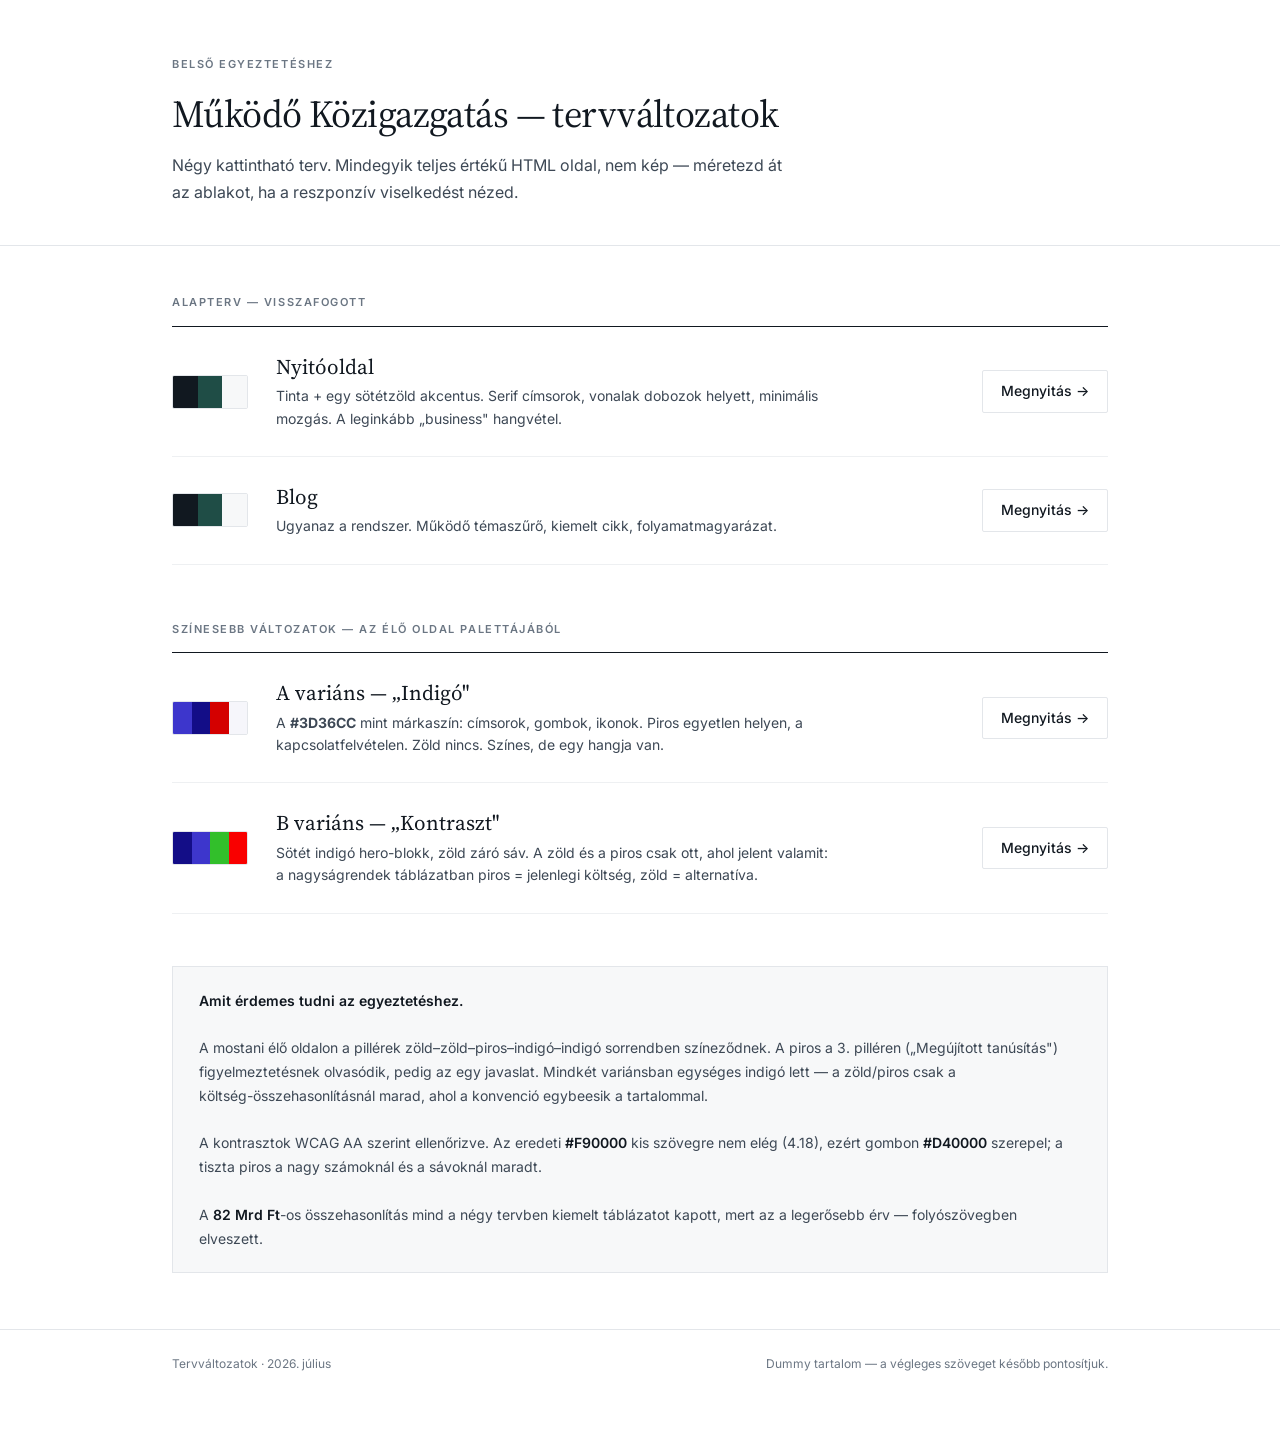
==== index.html @ 96c89e00 "Add files via upload" ====
<!DOCTYPE html>
<html lang="hu">
<head>
<meta charset="utf-8">
<meta name="viewport" content="width=device-width, initial-scale=1">
<title>Működő Közigazgatás — tervváltozatok</title>
<meta name="robots" content="noindex">
<link rel="preconnect" href="https://fonts.googleapis.com">
<link rel="preconnect" href="https://fonts.gstatic.com" crossorigin>
<link href="https://fonts.googleapis.com/css2?family=Source+Serif+4:opsz,wght@8..60,400&family=Inter:wght@400;500;600&display=swap" rel="stylesheet">
<style>
:root{
  --ink:#111820;--ink-2:#3d4855;--ink-3:#6b7683;
  --line:#e3e6ea;--line-soft:#eef0f2;--bg-2:#f7f8f9;--accent:#1f4d46;
  --serif:"Source Serif 4",Georgia,serif;
  --sans:"Inter",-apple-system,BlinkMacSystemFont,"Segoe UI",sans-serif;
}
*{box-sizing:border-box;margin:0;padding:0}
body{font-family:var(--sans);color:var(--ink);background:#fff;font-size:16px;line-height:1.6}
.wrap{max-width:1000px;margin:0 auto;padding:0 32px}
a{color:inherit;text-decoration:none}
header{border-bottom:1px solid var(--line);padding:56px 0 40px}
.eyebrow{font-size:11px;font-weight:600;letter-spacing:.14em;text-transform:uppercase;
  color:var(--ink-3);margin-bottom:18px}
h1{font-family:var(--serif);font-weight:400;font-size:38px;line-height:1.16;
  letter-spacing:-.015em;margin-bottom:16px}
.sub{font-size:16px;color:var(--ink-2);max-width:62ch;line-height:1.68}
.grp{padding:48px 0 8px}
.grp-h{font-size:11px;font-weight:600;letter-spacing:.14em;text-transform:uppercase;
  color:var(--ink-3);padding-bottom:14px;border-bottom:1px solid var(--ink);margin-bottom:0}
.item{display:grid;grid-template-columns:76px 1fr auto;gap:28px;align-items:center;
  padding:26px 0;border-bottom:1px solid var(--line-soft);transition:background .18s}
.item:hover{background:var(--bg-2)}
.sw{display:flex;height:34px;border-radius:2px;overflow:hidden;border:1px solid var(--line)}
.sw i{flex:1}
.item h2{font-family:var(--serif);font-weight:400;font-size:21px;line-height:1.3;margin-bottom:5px}
.item p{font-size:14px;color:var(--ink-2);line-height:1.6;max-width:62ch}
.go{display:inline-flex;align-items:center;gap:8px;font-size:14px;font-weight:500;
  padding:9px 18px;border:1px solid var(--line);border-radius:2px;white-space:nowrap;
  transition:all .15s}
.go:hover{background:var(--ink);border-color:var(--ink);color:#fff}
.note{background:var(--bg-2);border:1px solid var(--line);padding:22px 26px;
  margin:44px 0 0;font-size:14px;color:var(--ink-2);line-height:1.7}
.note strong{color:var(--ink);font-weight:600}
footer{border-top:1px solid var(--line);margin-top:56px;padding:24px 0 56px;
  font-size:12px;color:var(--ink-3);display:flex;justify-content:space-between}
@media(max-width:720px){
  .wrap{padding:0 20px}
  .item{grid-template-columns:1fr;gap:14px}
  .sw{width:120px}
  h1{font-size:29px}
  footer{flex-direction:column;gap:8px}
}
</style>
</head>
<body>

<header>
  <div class="wrap">
    <div class="eyebrow">Belső egyeztetéshez</div>
    <h1>Működő Közigazgatás — tervváltozatok</h1>
    <p class="sub">Négy kattintható terv. Mindegyik teljes értékű HTML oldal, nem kép — méretezd át az ablakot, ha a reszponzív viselkedést nézed.</p>
  </div>
</header>

<div class="wrap">

  <div class="grp">
    <div class="grp-h">Alapterv — visszafogott</div>

    <div class="item">
      <div class="sw"><i style="background:#111820"></i><i style="background:#1f4d46"></i><i style="background:#f7f8f9"></i></div>
      <div>
        <h2>Nyitóoldal</h2>
        <p>Tinta + egy sötétzöld akcentus. Serif címsorok, vonalak dobozok helyett, minimális mozgás. A leginkább „business" hangvétel.</p>
      </div>
      <a class="go" href="mukodo-kozigazgatas-nyitooldal.html">Megnyitás →</a>
    </div>

    <div class="item">
      <div class="sw"><i style="background:#111820"></i><i style="background:#1f4d46"></i><i style="background:#f7f8f9"></i></div>
      <div>
        <h2>Blog</h2>
        <p>Ugyanaz a rendszer. Működő témaszűrő, kiemelt cikk, folyamatmagyarázat.</p>
      </div>
      <a class="go" href="mukodo-kozigazgatas-blog.html">Megnyitás →</a>
    </div>
  </div>

  <div class="grp">
    <div class="grp-h">Színesebb változatok — az élő oldal palettájából</div>

    <div class="item">
      <div class="sw"><i style="background:#3D36CC"></i><i style="background:#130D87"></i><i style="background:#D40000"></i><i style="background:#F6F6FB"></i></div>
      <div>
        <h2>A variáns — „Indigó"</h2>
        <p>A <strong>#3D36CC</strong> mint márkaszín: címsorok, gombok, ikonok. Piros egyetlen helyen, a kapcsolatfelvételen. Zöld nincs. Színes, de egy hangja van.</p>
      </div>
      <a class="go" href="variansA-indigo.html">Megnyitás →</a>
    </div>

    <div class="item">
      <div class="sw"><i style="background:#130D87"></i><i style="background:#3D36CC"></i><i style="background:#32BF2B"></i><i style="background:#F90000"></i></div>
      <div>
        <h2>B variáns — „Kontraszt"</h2>
        <p>Sötét indigó hero-blokk, zöld záró sáv. A zöld és a piros csak ott, ahol jelent valamit: a nagyságrendek táblázatban piros = jelenlegi költség, zöld = alternatíva.</p>
      </div>
      <a class="go" href="variansB-kontraszt.html">Megnyitás →</a>
    </div>
  </div>

  <div class="note">
    <strong>Amit érdemes tudni az egyeztetéshez.</strong><br><br>
    A mostani élő oldalon a pillérek zöld–zöld–piros–indigó–indigó sorrendben színeződnek. A piros a 3. pilléren („Megújított tanúsítás") figyelmeztetésnek olvasódik, pedig az egy javaslat. Mindkét variánsban egységes indigó lett — a zöld/piros csak a költség-összehasonlításnál marad, ahol a konvenció egybeesik a tartalommal.<br><br>
    A kontrasztok WCAG AA szerint ellenőrizve. Az eredeti <strong>#F90000</strong> kis szövegre nem elég (4.18), ezért gombon <strong>#D40000</strong> szerepel; a tiszta piros a nagy számoknál és a sávoknál maradt.<br><br>
    A <strong>82 Mrd Ft</strong>-os összehasonlítás mind a négy tervben kiemelt táblázatot kapott, mert az a legerősebb érv — folyószövegben elveszett.
  </div>

</div>

<footer>
  <div class="wrap" style="display:flex;justify-content:space-between;width:100%;padding:0 32px">
    <span>Tervváltozatok · 2026. július</span>
    <span>Dummy tartalom — a végleges szöveget később pontosítjuk.</span>
  </div>
</footer>

</body>
</html>
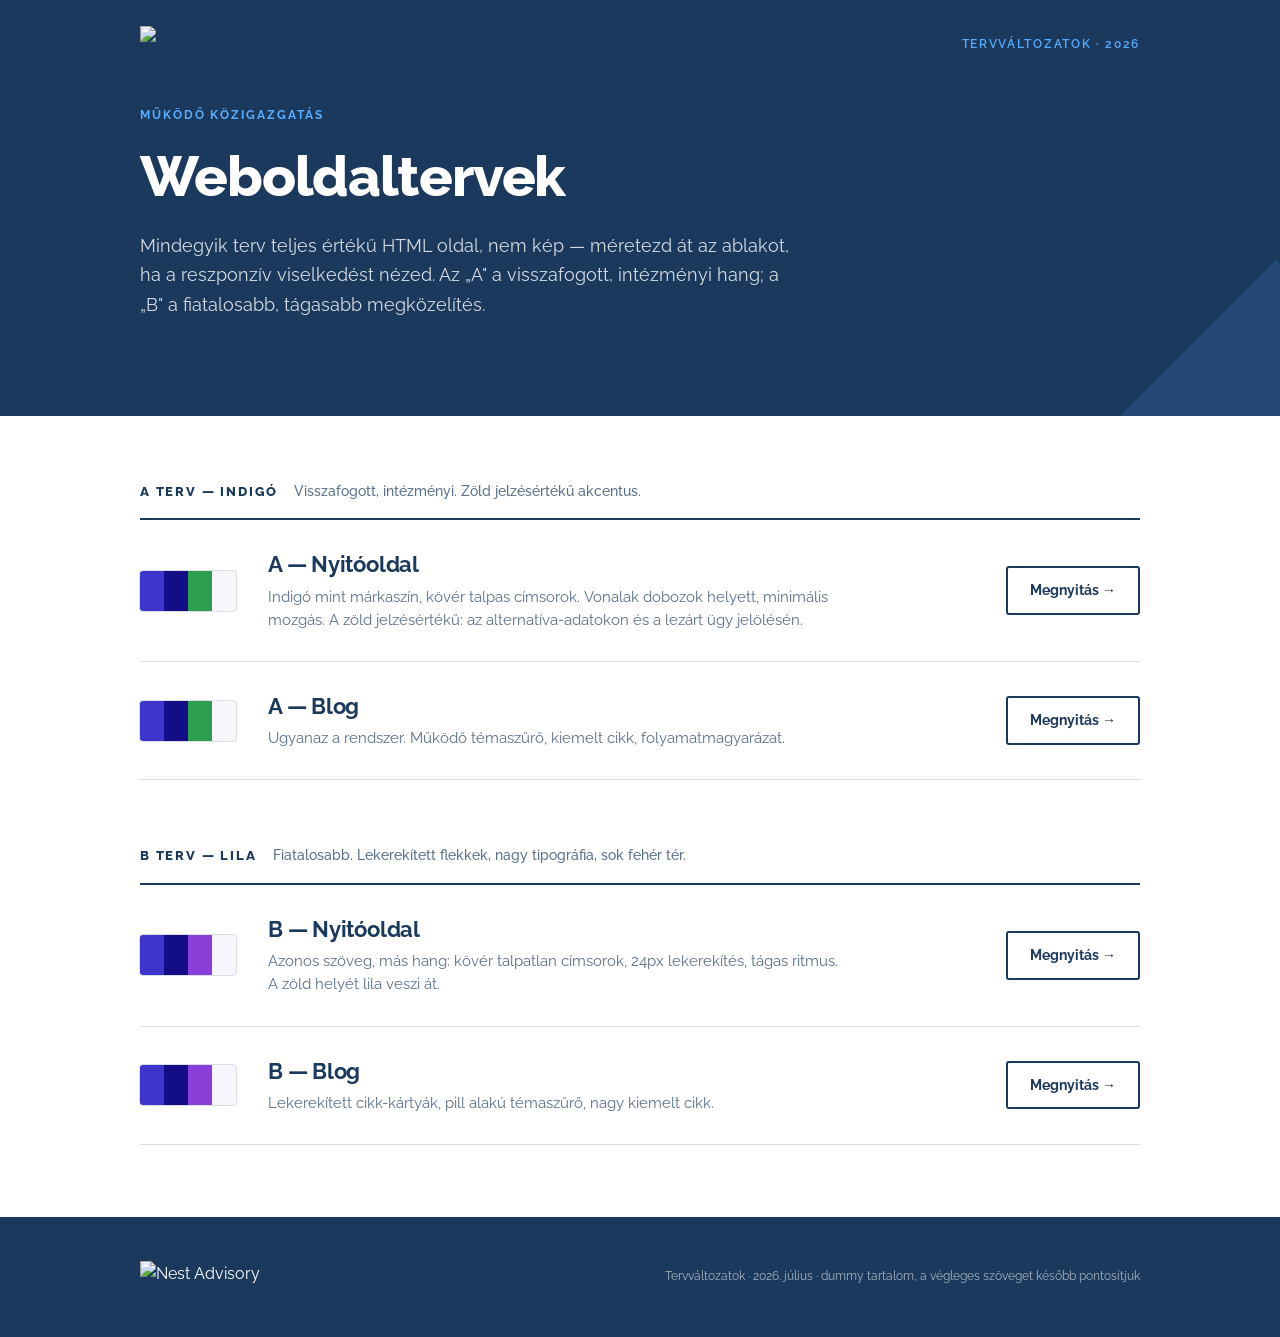
==== commit 6ee003f8: "Add files via upload" ====
--- a/index.html
+++ b/index.html
@@ -3,125 +3,170 @@
 <head>
 <meta charset="utf-8">
 <meta name="viewport" content="width=device-width, initial-scale=1">
-<title>Működő Közigazgatás — tervváltozatok</title>
+<title>Működő Közigazgatás — tervváltozatok · Nest Advisory</title>
 <meta name="robots" content="noindex">
-<link rel="preconnect" href="https://fonts.googleapis.com">
-<link rel="preconnect" href="https://fonts.gstatic.com" crossorigin>
-<link href="https://fonts.googleapis.com/css2?family=Source+Serif+4:opsz,wght@8..60,400&family=Inter:wght@400;500;600&display=swap" rel="stylesheet">
+<link href="https://fonts.googleapis.com/css2?family=Raleway:wght@400;500;600;700;800;900&display=swap" rel="stylesheet">
 <style>
+/* --- Nest arculati tokenek (forrás: nest-visual-brand / assets/nest-tokens.css) --- */
 :root{
-  --ink:#111820;--ink-2:#3d4855;--ink-3:#6b7683;
-  --line:#e3e6ea;--line-soft:#eef0f2;--bg-2:#f7f8f9;--accent:#1f4d46;
-  --serif:"Source Serif 4",Georgia,serif;
-  --sans:"Inter",-apple-system,BlinkMacSystemFont,"Segoe UI",sans-serif;
+  --nest-navy:#1b395d;
+  --nest-beige:#d9d1b0;
+  --nest-white:#ffffff;
+  --nest-advisory:#59adff;
+  --nest-accent:var(--nest-advisory);
+  --nest-font:'Raleway','Helvetica Neue',Arial,sans-serif;
+
+  /* levezetett semlegesek */
+  --navy-70:rgba(27,57,93,.72);
+  --navy-line:rgba(27,57,93,.16);
+  --navy-soft:#F2F5F8;
+  --maxw:1080px;
 }
 *{box-sizing:border-box;margin:0;padding:0}
-body{font-family:var(--sans);color:var(--ink);background:#fff;font-size:16px;line-height:1.6}
-.wrap{max-width:1000px;margin:0 auto;padding:0 32px}
+body{font-family:var(--nest-font);color:var(--nest-navy);background:var(--nest-white);
+  font-size:16px;line-height:1.6;-webkit-font-smoothing:antialiased}
+.wrap{max-width:var(--maxw);margin:0 auto;padding:0 40px}
 a{color:inherit;text-decoration:none}
-header{border-bottom:1px solid var(--line);padding:56px 0 40px}
-.eyebrow{font-size:11px;font-weight:600;letter-spacing:.14em;text-transform:uppercase;
-  color:var(--ink-3);margin-bottom:18px}
-h1{font-family:var(--serif);font-weight:400;font-size:38px;line-height:1.16;
-  letter-spacing:-.015em;margin-bottom:16px}
-.sub{font-size:16px;color:var(--ink-2);max-width:62ch;line-height:1.68}
-.grp{padding:48px 0 8px}
-.grp-h{font-size:11px;font-weight:600;letter-spacing:.14em;text-transform:uppercase;
-  color:var(--ink-3);padding-bottom:14px;border-bottom:1px solid var(--ink);margin-bottom:0}
-.item{display:grid;grid-template-columns:76px 1fr auto;gap:28px;align-items:center;
-  padding:26px 0;border-bottom:1px solid var(--line-soft);transition:background .18s}
-.item:hover{background:var(--bg-2)}
-.sw{display:flex;height:34px;border-radius:2px;overflow:hidden;border:1px solid var(--line)}
+
+/* HEADER — navy, negatív logó */
+header{background:var(--nest-navy);padding:26px 0}
+.hdr{display:flex;align-items:center;justify-content:space-between;gap:24px}
+.logo img{height:38px;width:auto;display:block}
+.hdr-meta{font-size:12px;font-weight:600;letter-spacing:.14em;text-transform:uppercase;
+  color:var(--nest-advisory)}
+
+/* HERO — navy, nagy plakátszerű tipó */
+.hero{background:var(--nest-navy);color:var(--nest-white);padding:16px 0 96px;
+  position:relative;overflow:hidden}
+.hero .brandmark{position:absolute;right:-70px;bottom:-110px;width:340px;height:340px;
+  color:var(--nest-advisory);opacity:.14;pointer-events:none}
+.hero .brandmark svg{width:100%;height:100%;display:block}
+.hero .wrap{position:relative;z-index:2}
+.eyebrow{font-size:12px;font-weight:700;letter-spacing:.16em;text-transform:uppercase;
+  color:var(--nest-advisory);margin-bottom:22px}
+h1{font-size:56px;font-weight:800;line-height:1.06;letter-spacing:-.02em;margin-bottom:24px;
+  max-width:17ch}
+.lead{font-size:18px;font-weight:400;line-height:1.65;color:rgba(255,255,255,.82);max-width:60ch}
+
+/* PLAN GROUPS */
+.grp{padding:64px 0 0}
+.grp-h{display:flex;align-items:baseline;gap:16px;padding-bottom:16px;
+  border-bottom:2px solid var(--nest-navy);margin-bottom:0}
+.grp-h b{font-size:13px;font-weight:800;letter-spacing:.14em;text-transform:uppercase}
+.grp-h span{font-size:14px;color:var(--navy-70);font-weight:500}
+
+.item{display:grid;grid-template-columns:96px 1fr auto;gap:32px;align-items:center;
+  padding:30px 0;border-bottom:1px solid var(--navy-line);transition:background .18s}
+.item:hover{background:var(--navy-soft)}
+.sw{display:flex;height:40px;border-radius:3px;overflow:hidden;box-shadow:0 0 0 1px var(--navy-line)}
 .sw i{flex:1}
-.item h2{font-family:var(--serif);font-weight:400;font-size:21px;line-height:1.3;margin-bottom:5px}
-.item p{font-size:14px;color:var(--ink-2);line-height:1.6;max-width:62ch}
-.go{display:inline-flex;align-items:center;gap:8px;font-size:14px;font-weight:500;
-  padding:9px 18px;border:1px solid var(--line);border-radius:2px;white-space:nowrap;
+.item h2{font-size:22px;font-weight:700;line-height:1.28;margin-bottom:6px;letter-spacing:-.01em}
+.item p{font-size:14.5px;color:var(--navy-70);line-height:1.6;max-width:64ch;font-weight:400}
+.go{display:inline-flex;align-items:center;gap:9px;font-size:14px;font-weight:700;
+  padding:11px 22px;border:2px solid var(--nest-navy);border-radius:3px;white-space:nowrap;
   transition:all .15s}
-.go:hover{background:var(--ink);border-color:var(--ink);color:#fff}
-.note{background:var(--bg-2);border:1px solid var(--line);padding:22px 26px;
-  margin:44px 0 0;font-size:14px;color:var(--ink-2);line-height:1.7}
-.note strong{color:var(--ink);font-weight:600}
-footer{border-top:1px solid var(--line);margin-top:56px;padding:24px 0 56px;
-  font-size:12px;color:var(--ink-3);display:flex;justify-content:space-between}
-@media(max-width:720px){
-  .wrap{padding:0 20px}
-  .item{grid-template-columns:1fr;gap:14px}
-  .sw{width:120px}
-  h1{font-size:29px}
-  footer{flex-direction:column;gap:8px}
+.go:hover{background:var(--nest-navy);color:var(--nest-white)}
+
+/* NOTE — bézs blokk */
+.note{background:var(--nest-beige);padding:40px 44px;margin:64px 0 0;border-radius:4px}
+.note h3{font-size:13px;font-weight:800;letter-spacing:.14em;text-transform:uppercase;
+  margin-bottom:20px}
+.note p{font-size:14.5px;color:var(--nest-navy);line-height:1.75;margin-bottom:14px;max-width:76ch}
+.note p:last-child{margin-bottom:0}
+.note b{font-weight:700}
+
+/* FOOTER */
+footer{background:var(--nest-navy);color:var(--nest-white);margin-top:72px;padding:44px 0}
+.f{display:flex;align-items:center;justify-content:space-between;gap:24px}
+.f img{height:32px;width:auto;display:block}
+.f span{font-size:12px;color:rgba(255,255,255,.62)}
+
+@media(max-width:760px){
+  .wrap{padding:0 22px}
+  h1{font-size:36px}
+  .item{grid-template-columns:1fr;gap:16px}
+  .sw{width:140px}
+  .hdr{flex-direction:column;align-items:flex-start;gap:14px}
+  .note{padding:28px 24px}
+  .f{flex-direction:column;align-items:flex-start;gap:14px}
+  .hero .brandmark{width:200px;height:200px;right:-50px;bottom:-70px}
 }
 </style>
 </head>
 <body>
 
 <header>
-  <div class="wrap">
-    <div class="eyebrow">Belső egyeztetéshez</div>
-    <h1>Működő Közigazgatás — tervváltozatok</h1>
-    <p class="sub">Négy kattintható terv. Mindegyik teljes értékű HTML oldal, nem kép — méretezd át az ablakot, ha a reszponzív viselkedést nézed.</p>
+  <div class="wrap hdr">
+    <a href="#" class="logo"><img src="assets/nest-advisory_negativ.svg" alt="Nest Advisory"></a>
+    <span class="hdr-meta">Tervváltozatok · 2026</span>
   </div>
 </header>
+
+<section class="hero">
+  <div class="brandmark">
+    <svg xmlns="http://www.w3.org/2000/svg" viewBox="0 0 200 200" role="img" aria-label="Nest brandmark">
+      <path d="M43.43 156.57 A80 80 0 0 0 156.57 43.43 Z" fill="currentColor"/>
+    </svg>
+  </div>
+  <div class="wrap">
+    <div class="eyebrow">Működő Közigazgatás</div>
+    <h1>Weboldaltervek</h1>
+    <p class="lead">Mindegyik terv teljes értékű HTML oldal, nem kép — méretezd át az ablakot, ha a reszponzív viselkedést nézed. Az „A" a visszafogott, intézményi hang; a „B" a fiatalosabb, tágasabb megközelítés.</p>
+  </div>
+</section>
 
 <div class="wrap">
 
   <div class="grp">
-    <div class="grp-h">Alapterv — visszafogott</div>
+    <div class="grp-h"><b>A terv — Indigó</b><span>Visszafogott, intézményi. Zöld jelzésértékű akcentus.</span></div>
 
     <div class="item">
-      <div class="sw"><i style="background:#111820"></i><i style="background:#1f4d46"></i><i style="background:#f7f8f9"></i></div>
+      <div class="sw"><i style="background:#3D36CC"></i><i style="background:#130D87"></i><i style="background:#2E9E4F"></i><i style="background:#F6F6FB"></i></div>
       <div>
-        <h2>Nyitóoldal</h2>
-        <p>Tinta + egy sötétzöld akcentus. Serif címsorok, vonalak dobozok helyett, minimális mozgás. A leginkább „business" hangvétel.</p>
+        <h2>A — Nyitóoldal</h2>
+        <p>Indigó mint márkaszín, kövér talpas címsorok. Vonalak dobozok helyett, minimális mozgás. A zöld jelzésértékű: az alternatíva-adatokon és a lezárt ügy jelölésén.</p>
       </div>
-      <a class="go" href="mukodo-kozigazgatas-nyitooldal.html">Megnyitás →</a>
+      <a class="go" href="A-nyitooldal.html">Megnyitás →</a>
     </div>
 
     <div class="item">
-      <div class="sw"><i style="background:#111820"></i><i style="background:#1f4d46"></i><i style="background:#f7f8f9"></i></div>
+      <div class="sw"><i style="background:#3D36CC"></i><i style="background:#130D87"></i><i style="background:#2E9E4F"></i><i style="background:#F6F6FB"></i></div>
       <div>
-        <h2>Blog</h2>
+        <h2>A — Blog</h2>
         <p>Ugyanaz a rendszer. Működő témaszűrő, kiemelt cikk, folyamatmagyarázat.</p>
       </div>
-      <a class="go" href="mukodo-kozigazgatas-blog.html">Megnyitás →</a>
+      <a class="go" href="A-blog.html">Megnyitás →</a>
     </div>
   </div>
 
   <div class="grp">
-    <div class="grp-h">Színesebb változatok — az élő oldal palettájából</div>
+    <div class="grp-h"><b>B terv — Lila</b><span>Fiatalosabb. Lekerekített flekkek, nagy tipográfia, sok fehér tér.</span></div>
 
     <div class="item">
-      <div class="sw"><i style="background:#3D36CC"></i><i style="background:#130D87"></i><i style="background:#D40000"></i><i style="background:#F6F6FB"></i></div>
+      <div class="sw"><i style="background:#3D36CC"></i><i style="background:#130D87"></i><i style="background:#8B3FD9"></i><i style="background:#F7F5FE"></i></div>
       <div>
-        <h2>A variáns — „Indigó"</h2>
-        <p>A <strong>#3D36CC</strong> mint márkaszín: címsorok, gombok, ikonok. Piros egyetlen helyen, a kapcsolatfelvételen. Zöld nincs. Színes, de egy hangja van.</p>
+        <h2>B — Nyitóoldal</h2>
+        <p>Azonos szöveg, más hang: kövér talpatlan címsorok, 24px lekerekítés, tágas ritmus. A zöld helyét lila veszi át.</p>
       </div>
-      <a class="go" href="variansA-indigo.html">Megnyitás →</a>
+      <a class="go" href="B-nyitooldal.html">Megnyitás →</a>
     </div>
 
     <div class="item">
-      <div class="sw"><i style="background:#130D87"></i><i style="background:#3D36CC"></i><i style="background:#32BF2B"></i><i style="background:#F90000"></i></div>
+      <div class="sw"><i style="background:#3D36CC"></i><i style="background:#130D87"></i><i style="background:#8B3FD9"></i><i style="background:#F7F5FE"></i></div>
       <div>
-        <h2>B variáns — „Kontraszt"</h2>
-        <p>Sötét indigó hero-blokk, zöld záró sáv. A zöld és a piros csak ott, ahol jelent valamit: a nagyságrendek táblázatban piros = jelenlegi költség, zöld = alternatíva.</p>
+        <h2>B — Blog</h2>
+        <p>Lekerekített cikk-kártyák, pill alakú témaszűrő, nagy kiemelt cikk.</p>
       </div>
-      <a class="go" href="variansB-kontraszt.html">Megnyitás →</a>
+      <a class="go" href="B-blog.html">Megnyitás →</a>
     </div>
-  </div>
-
-  <div class="note">
-    <strong>Amit érdemes tudni az egyeztetéshez.</strong><br><br>
-    A mostani élő oldalon a pillérek zöld–zöld–piros–indigó–indigó sorrendben színeződnek. A piros a 3. pilléren („Megújított tanúsítás") figyelmeztetésnek olvasódik, pedig az egy javaslat. Mindkét variánsban egységes indigó lett — a zöld/piros csak a költség-összehasonlításnál marad, ahol a konvenció egybeesik a tartalommal.<br><br>
-    A kontrasztok WCAG AA szerint ellenőrizve. Az eredeti <strong>#F90000</strong> kis szövegre nem elég (4.18), ezért gombon <strong>#D40000</strong> szerepel; a tiszta piros a nagy számoknál és a sávoknál maradt.<br><br>
-    A <strong>82 Mrd Ft</strong>-os összehasonlítás mind a négy tervben kiemelt táblázatot kapott, mert az a legerősebb érv — folyószövegben elveszett.
   </div>
 
 </div>
 
 <footer>
-  <div class="wrap" style="display:flex;justify-content:space-between;width:100%;padding:0 32px">
-    <span>Tervváltozatok · 2026. július</span>
-    <span>Dummy tartalom — a végleges szöveget később pontosítjuk.</span>
+  <div class="wrap f">
+    <img src="assets/nest-advisory_negativ.svg" alt="Nest Advisory">
+    <span>Tervváltozatok · 2026. július · dummy tartalom, a végleges szöveget később pontosítjuk</span>
   </div>
 </footer>
 
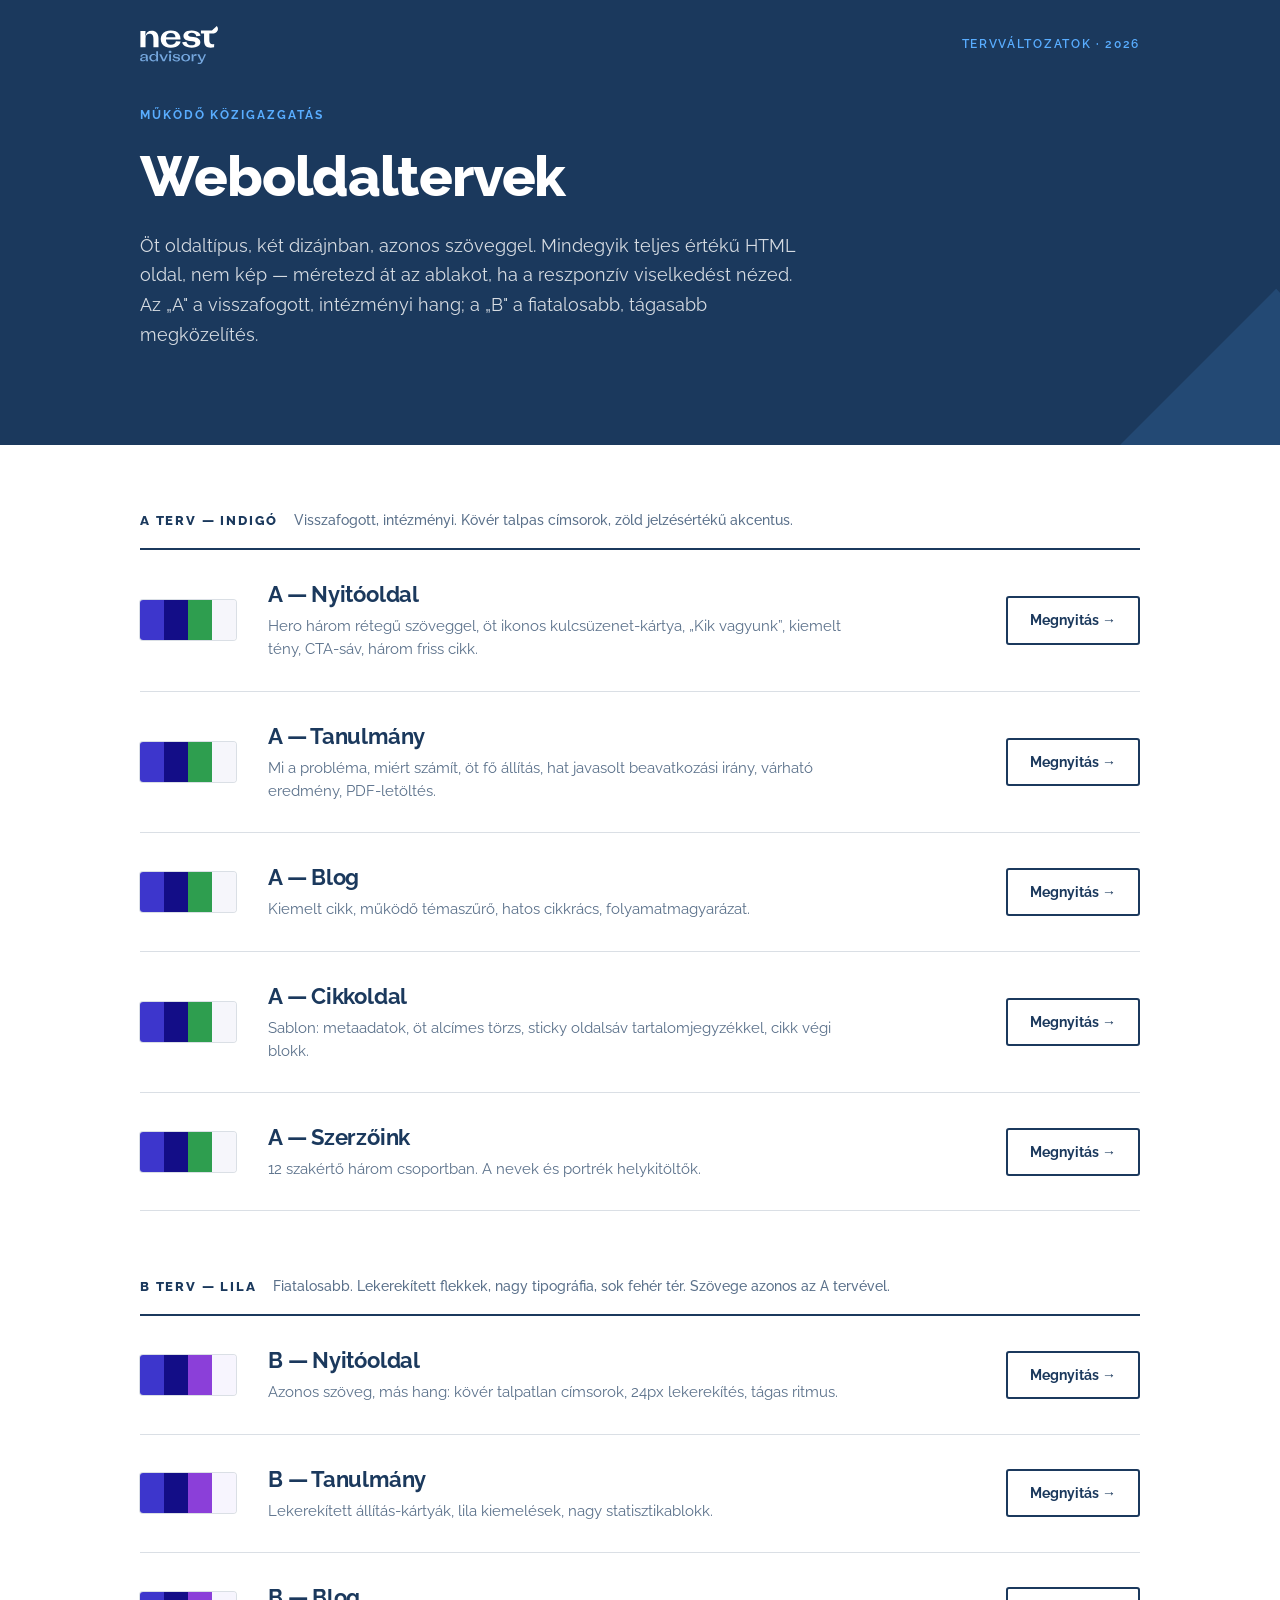
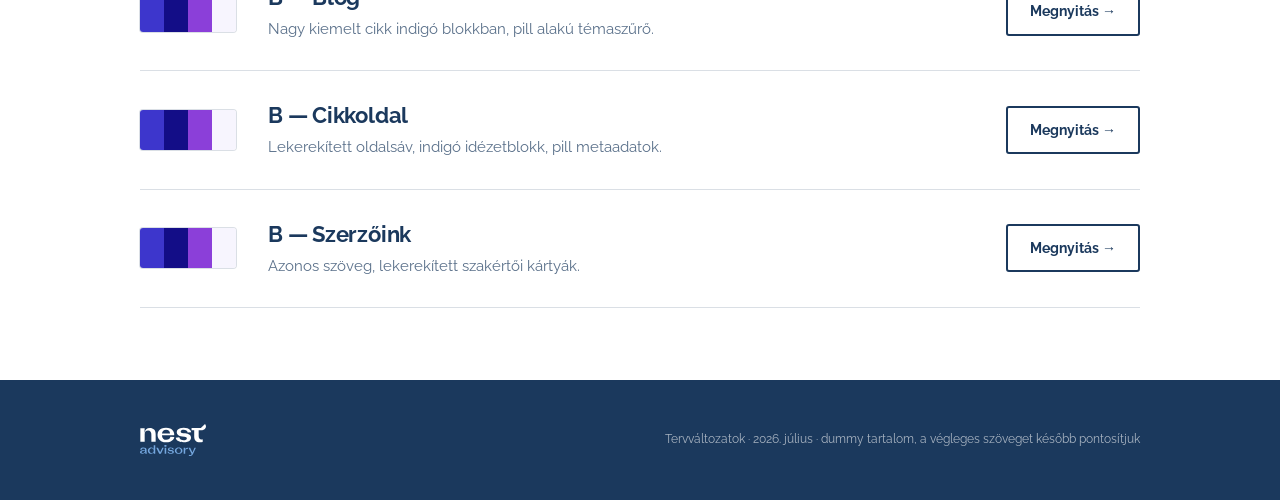
==== commit ad89ca77: "Add files via upload" ====
--- a/index.html
+++ b/index.html
@@ -111,53 +111,99 @@
   <div class="wrap">
     <div class="eyebrow">Működő Közigazgatás</div>
     <h1>Weboldaltervek</h1>
-    <p class="lead">Mindegyik terv teljes értékű HTML oldal, nem kép — méretezd át az ablakot, ha a reszponzív viselkedést nézed. Az „A" a visszafogott, intézményi hang; a „B" a fiatalosabb, tágasabb megközelítés.</p>
+    <p class="lead">Öt oldaltípus, két dizájnban, azonos szöveggel. Mindegyik teljes értékű HTML oldal, nem kép — méretezd át az ablakot, ha a reszponzív viselkedést nézed. Az „A" a visszafogott, intézményi hang; a „B" a fiatalosabb, tágasabb megközelítés.</p>
   </div>
 </section>
 
 <div class="wrap">
 
   <div class="grp">
-    <div class="grp-h"><b>A terv — Indigó</b><span>Visszafogott, intézményi. Zöld jelzésértékű akcentus.</span></div>
+    <div class="grp-h"><b>A terv — Indigó</b><span>Visszafogott, intézményi. Kövér talpas címsorok, zöld jelzésértékű akcentus.</span></div>
 
     <div class="item">
       <div class="sw"><i style="background:#3D36CC"></i><i style="background:#130D87"></i><i style="background:#2E9E4F"></i><i style="background:#F6F6FB"></i></div>
       <div>
         <h2>A — Nyitóoldal</h2>
-        <p>Indigó mint márkaszín, kövér talpas címsorok. Vonalak dobozok helyett, minimális mozgás. A zöld jelzésértékű: az alternatíva-adatokon és a lezárt ügy jelölésén.</p>
+        <p>Hero három rétegű szöveggel, öt ikonos kulcsüzenet-kártya, „Kik vagyunk”, kiemelt tény, CTA-sáv, három friss cikk.</p>
       </div>
       <a class="go" href="A-nyitooldal.html">Megnyitás →</a>
     </div>
-
+    <div class="item">
+      <div class="sw"><i style="background:#3D36CC"></i><i style="background:#130D87"></i><i style="background:#2E9E4F"></i><i style="background:#F6F6FB"></i></div>
+      <div>
+        <h2>A — Tanulmány</h2>
+        <p>Mi a probléma, miért számít, öt fő állítás, hat javasolt beavatkozási irány, várható eredmény, PDF-letöltés.</p>
+      </div>
+      <a class="go" href="A-tanulmany.html">Megnyitás →</a>
+    </div>
     <div class="item">
       <div class="sw"><i style="background:#3D36CC"></i><i style="background:#130D87"></i><i style="background:#2E9E4F"></i><i style="background:#F6F6FB"></i></div>
       <div>
         <h2>A — Blog</h2>
-        <p>Ugyanaz a rendszer. Működő témaszűrő, kiemelt cikk, folyamatmagyarázat.</p>
+        <p>Kiemelt cikk, működő témaszűrő, hatos cikkrács, folyamatmagyarázat.</p>
       </div>
       <a class="go" href="A-blog.html">Megnyitás →</a>
     </div>
+    <div class="item">
+      <div class="sw"><i style="background:#3D36CC"></i><i style="background:#130D87"></i><i style="background:#2E9E4F"></i><i style="background:#F6F6FB"></i></div>
+      <div>
+        <h2>A — Cikkoldal</h2>
+        <p>Sablon: metaadatok, öt alcímes törzs, sticky oldalsáv tartalomjegyzékkel, cikk végi blokk.</p>
+      </div>
+      <a class="go" href="A-cikk.html">Megnyitás →</a>
+    </div>
+    <div class="item">
+      <div class="sw"><i style="background:#3D36CC"></i><i style="background:#130D87"></i><i style="background:#2E9E4F"></i><i style="background:#F6F6FB"></i></div>
+      <div>
+        <h2>A — Szerzőink</h2>
+        <p>12 szakértő három csoportban. A nevek és portrék helykitöltők.</p>
+      </div>
+      <a class="go" href="A-szerzoink.html">Megnyitás →</a>
+    </div>
   </div>
 
   <div class="grp">
-    <div class="grp-h"><b>B terv — Lila</b><span>Fiatalosabb. Lekerekített flekkek, nagy tipográfia, sok fehér tér.</span></div>
+    <div class="grp-h"><b>B terv — Lila</b><span>Fiatalosabb. Lekerekített flekkek, nagy tipográfia, sok fehér tér. Szövege azonos az A tervével.</span></div>
 
     <div class="item">
       <div class="sw"><i style="background:#3D36CC"></i><i style="background:#130D87"></i><i style="background:#8B3FD9"></i><i style="background:#F7F5FE"></i></div>
       <div>
         <h2>B — Nyitóoldal</h2>
-        <p>Azonos szöveg, más hang: kövér talpatlan címsorok, 24px lekerekítés, tágas ritmus. A zöld helyét lila veszi át.</p>
+        <p>Azonos szöveg, más hang: kövér talpatlan címsorok, 24px lekerekítés, tágas ritmus.</p>
       </div>
       <a class="go" href="B-nyitooldal.html">Megnyitás →</a>
     </div>
-
+    <div class="item">
+      <div class="sw"><i style="background:#3D36CC"></i><i style="background:#130D87"></i><i style="background:#8B3FD9"></i><i style="background:#F7F5FE"></i></div>
+      <div>
+        <h2>B — Tanulmány</h2>
+        <p>Lekerekített állítás-kártyák, lila kiemelések, nagy statisztikablokk.</p>
+      </div>
+      <a class="go" href="B-tanulmany.html">Megnyitás →</a>
+    </div>
     <div class="item">
       <div class="sw"><i style="background:#3D36CC"></i><i style="background:#130D87"></i><i style="background:#8B3FD9"></i><i style="background:#F7F5FE"></i></div>
       <div>
         <h2>B — Blog</h2>
-        <p>Lekerekített cikk-kártyák, pill alakú témaszűrő, nagy kiemelt cikk.</p>
+        <p>Nagy kiemelt cikk indigó blokkban, pill alakú témaszűrő.</p>
       </div>
       <a class="go" href="B-blog.html">Megnyitás →</a>
+    </div>
+    <div class="item">
+      <div class="sw"><i style="background:#3D36CC"></i><i style="background:#130D87"></i><i style="background:#8B3FD9"></i><i style="background:#F7F5FE"></i></div>
+      <div>
+        <h2>B — Cikkoldal</h2>
+        <p>Lekerekített oldalsáv, indigó idézetblokk, pill metaadatok.</p>
+      </div>
+      <a class="go" href="B-cikk.html">Megnyitás →</a>
+    </div>
+    <div class="item">
+      <div class="sw"><i style="background:#3D36CC"></i><i style="background:#130D87"></i><i style="background:#8B3FD9"></i><i style="background:#F7F5FE"></i></div>
+      <div>
+        <h2>B — Szerzőink</h2>
+        <p>Azonos szöveg, lekerekített szakértői kártyák.</p>
+      </div>
+      <a class="go" href="B-szerzoink.html">Megnyitás →</a>
     </div>
   </div>
 
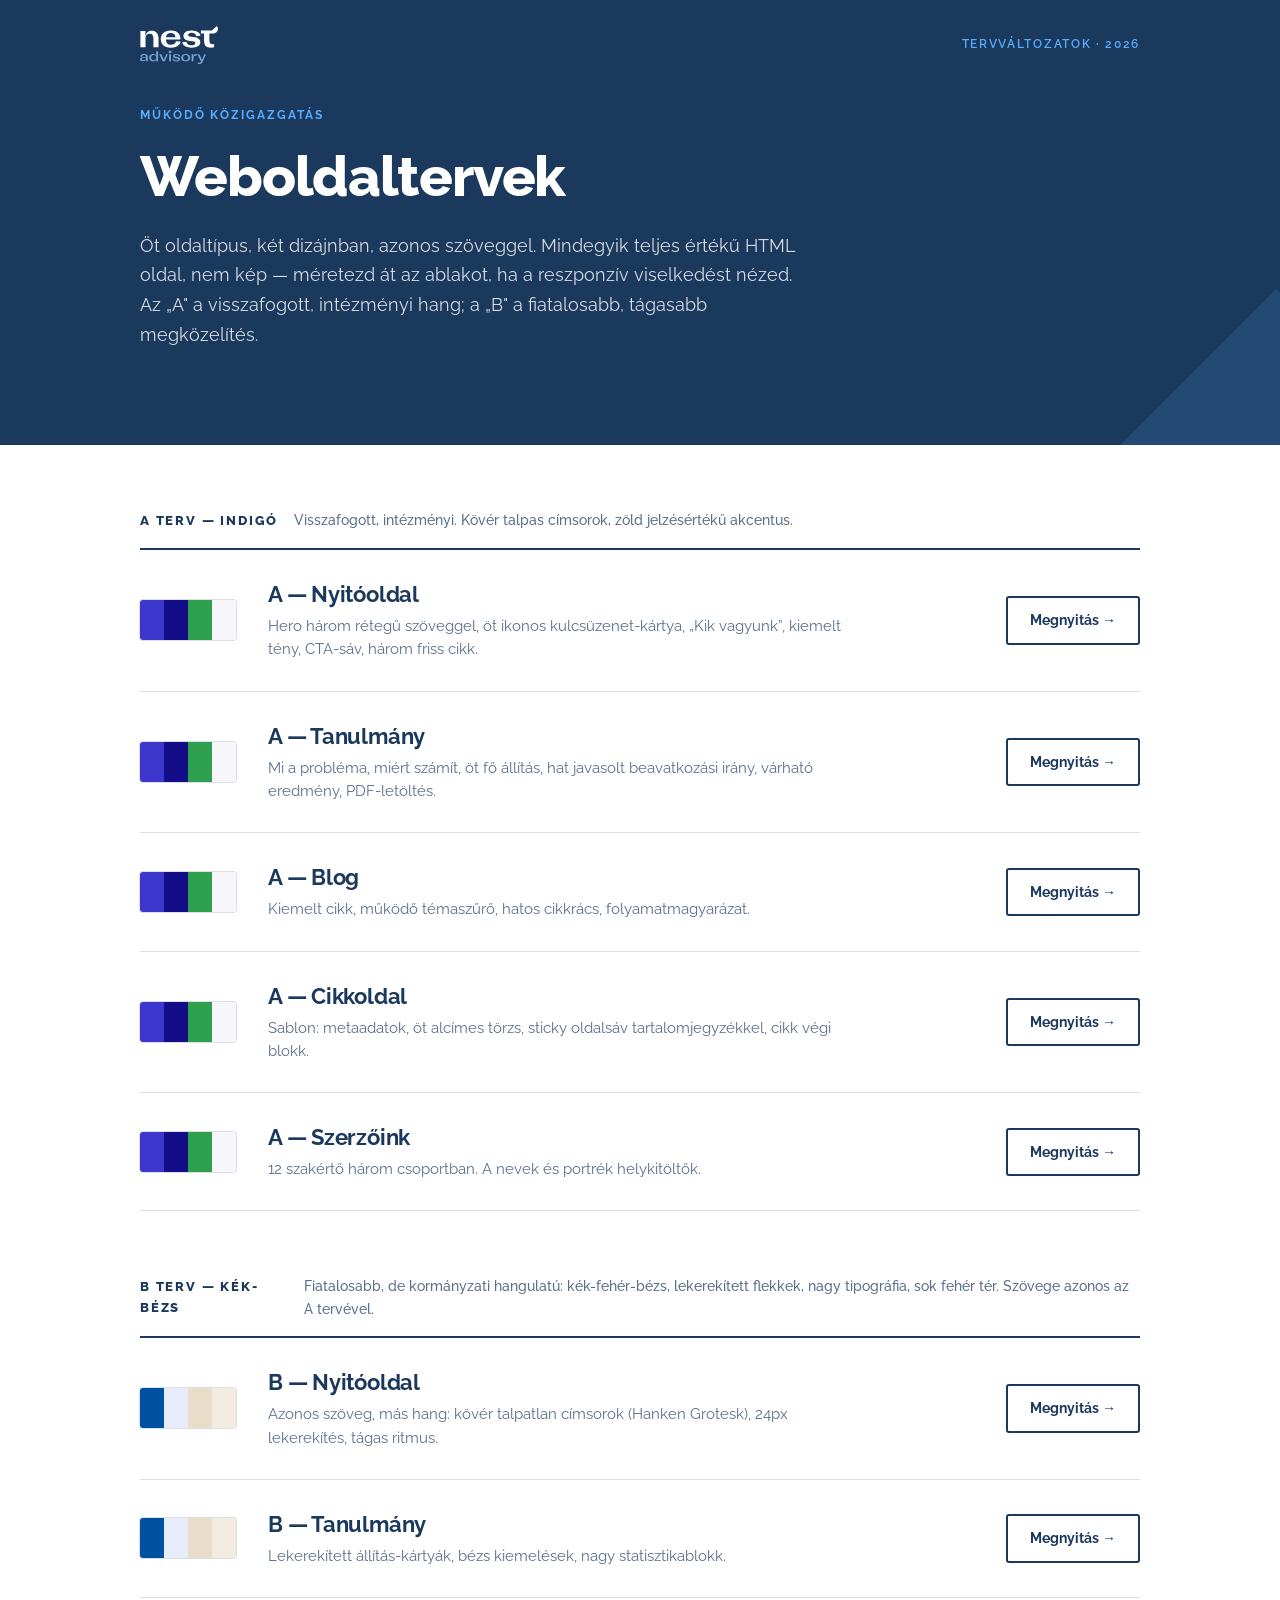
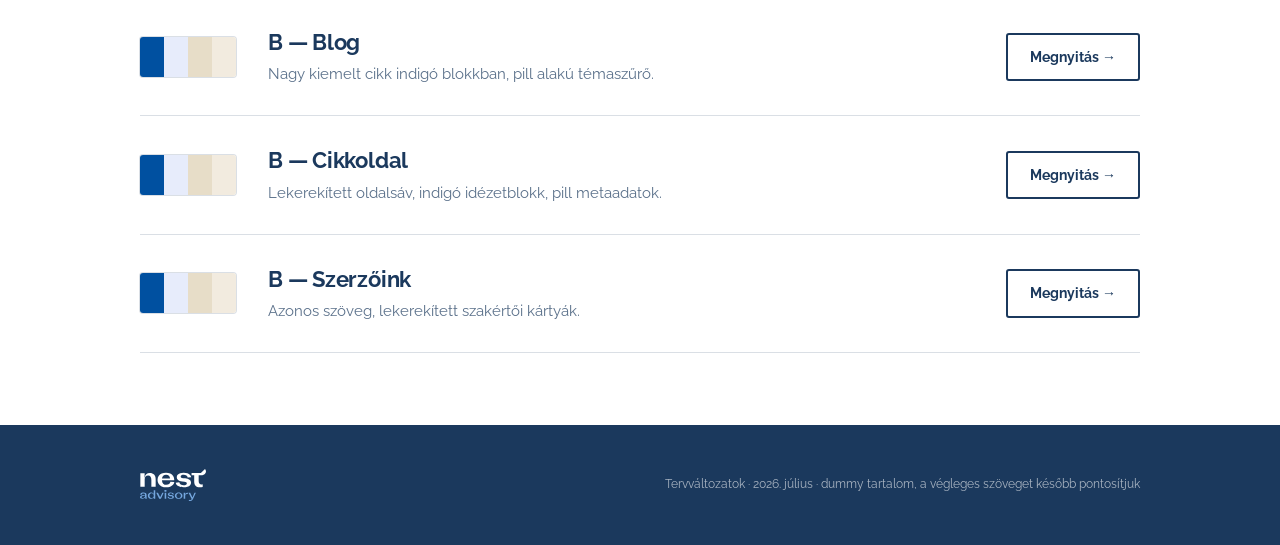
==== commit 175d9b49: "Add files via upload" ====
--- a/index.html
+++ b/index.html
@@ -163,26 +163,26 @@
   </div>
 
   <div class="grp">
-    <div class="grp-h"><b>B terv — Lila</b><span>Fiatalosabb. Lekerekített flekkek, nagy tipográfia, sok fehér tér. Szövege azonos az A tervével.</span></div>
-
-    <div class="item">
-      <div class="sw"><i style="background:#3D36CC"></i><i style="background:#130D87"></i><i style="background:#8B3FD9"></i><i style="background:#F7F5FE"></i></div>
+    <div class="grp-h"><b>B terv — Kék-bézs</b><span>Fiatalosabb, de kormányzati hangulatú: kék-fehér-bézs, lekerekített flekkek, nagy tipográfia, sok fehér tér. Szövege azonos az A tervével.</span></div>
+
+    <div class="item">
+      <div class="sw"><i style="background:#0050A0"></i><i style="background:#E7ECFB"></i><i style="background:#E7DDC8"></i><i style="background:#F2EBDF"></i></div>
       <div>
         <h2>B — Nyitóoldal</h2>
-        <p>Azonos szöveg, más hang: kövér talpatlan címsorok, 24px lekerekítés, tágas ritmus.</p>
+        <p>Azonos szöveg, más hang: kövér talpatlan címsorok (Hanken Grotesk), 24px lekerekítés, tágas ritmus.</p>
       </div>
       <a class="go" href="B-nyitooldal.html">Megnyitás →</a>
     </div>
     <div class="item">
-      <div class="sw"><i style="background:#3D36CC"></i><i style="background:#130D87"></i><i style="background:#8B3FD9"></i><i style="background:#F7F5FE"></i></div>
+      <div class="sw"><i style="background:#0050A0"></i><i style="background:#E7ECFB"></i><i style="background:#E7DDC8"></i><i style="background:#F2EBDF"></i></div>
       <div>
         <h2>B — Tanulmány</h2>
-        <p>Lekerekített állítás-kártyák, lila kiemelések, nagy statisztikablokk.</p>
+        <p>Lekerekített állítás-kártyák, bézs kiemelések, nagy statisztikablokk.</p>
       </div>
       <a class="go" href="B-tanulmany.html">Megnyitás →</a>
     </div>
     <div class="item">
-      <div class="sw"><i style="background:#3D36CC"></i><i style="background:#130D87"></i><i style="background:#8B3FD9"></i><i style="background:#F7F5FE"></i></div>
+      <div class="sw"><i style="background:#0050A0"></i><i style="background:#E7ECFB"></i><i style="background:#E7DDC8"></i><i style="background:#F2EBDF"></i></div>
       <div>
         <h2>B — Blog</h2>
         <p>Nagy kiemelt cikk indigó blokkban, pill alakú témaszűrő.</p>
@@ -190,7 +190,7 @@
       <a class="go" href="B-blog.html">Megnyitás →</a>
     </div>
     <div class="item">
-      <div class="sw"><i style="background:#3D36CC"></i><i style="background:#130D87"></i><i style="background:#8B3FD9"></i><i style="background:#F7F5FE"></i></div>
+      <div class="sw"><i style="background:#0050A0"></i><i style="background:#E7ECFB"></i><i style="background:#E7DDC8"></i><i style="background:#F2EBDF"></i></div>
       <div>
         <h2>B — Cikkoldal</h2>
         <p>Lekerekített oldalsáv, indigó idézetblokk, pill metaadatok.</p>
@@ -198,7 +198,7 @@
       <a class="go" href="B-cikk.html">Megnyitás →</a>
     </div>
     <div class="item">
-      <div class="sw"><i style="background:#3D36CC"></i><i style="background:#130D87"></i><i style="background:#8B3FD9"></i><i style="background:#F7F5FE"></i></div>
+      <div class="sw"><i style="background:#0050A0"></i><i style="background:#E7ECFB"></i><i style="background:#E7DDC8"></i><i style="background:#F2EBDF"></i></div>
       <div>
         <h2>B — Szerzőink</h2>
         <p>Azonos szöveg, lekerekített szakértői kártyák.</p>
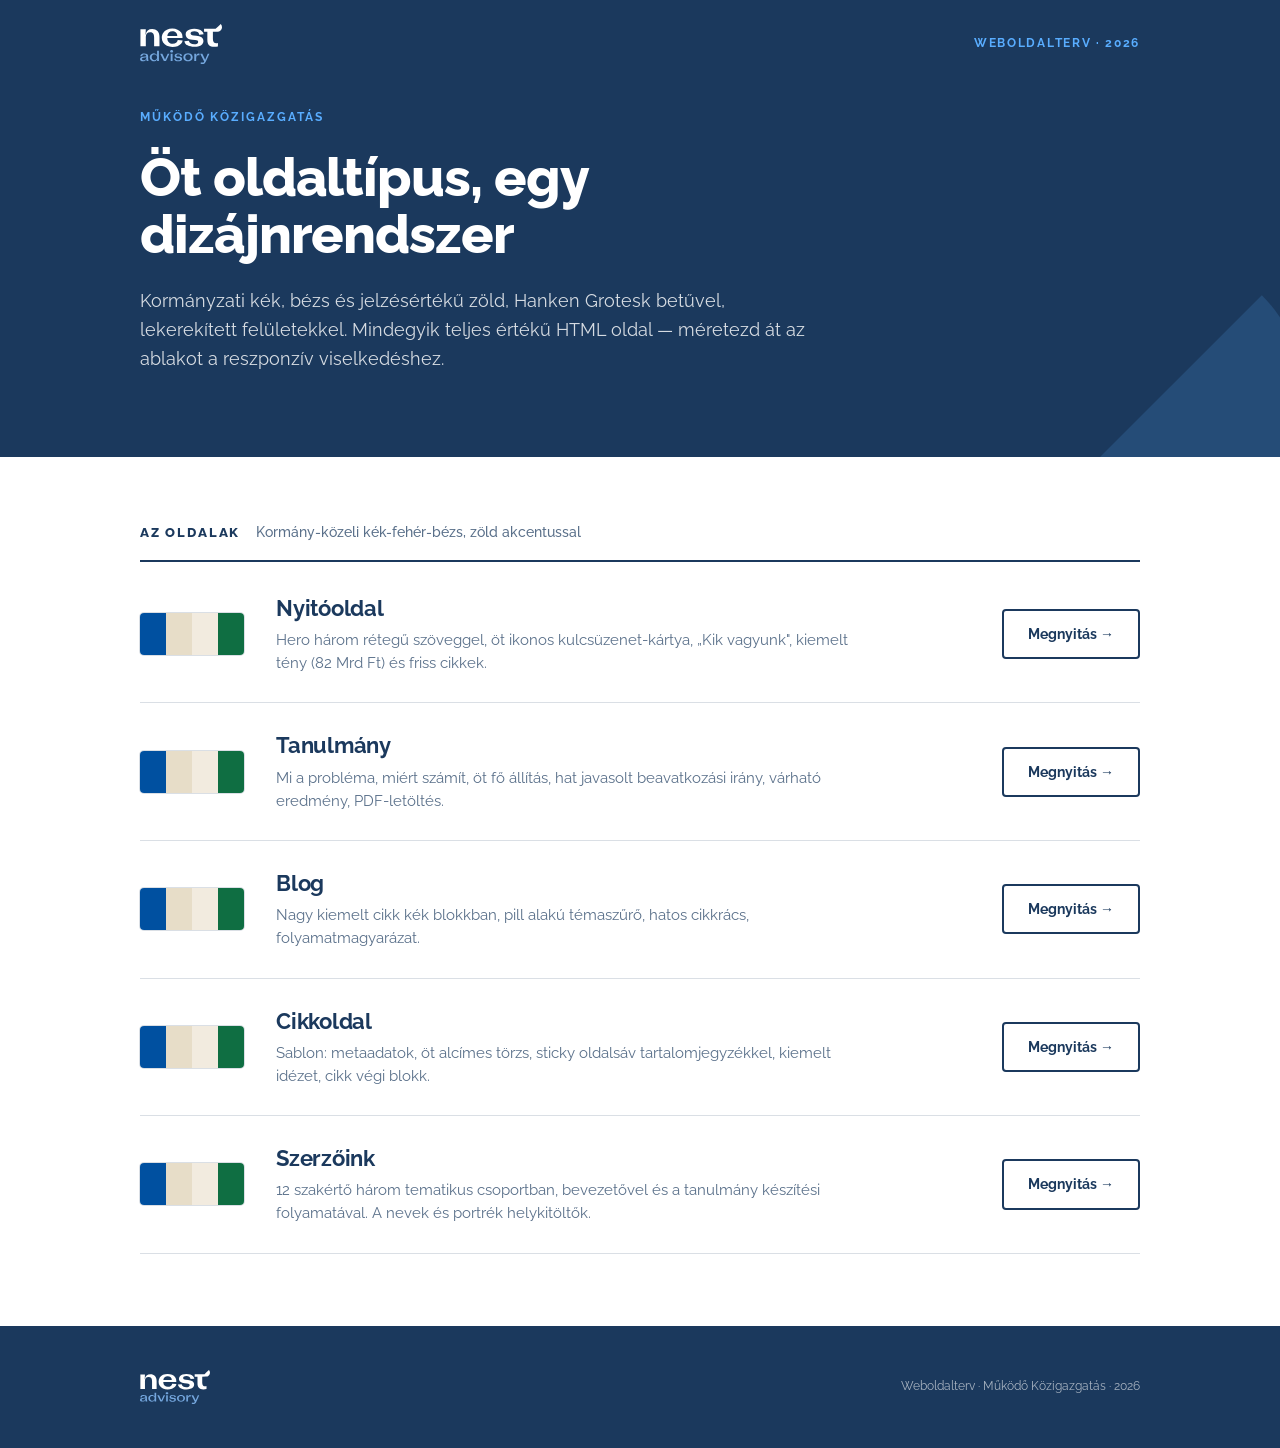
==== commit f3f0edd0: "Add files via upload" ====
--- a/index.html
+++ b/index.html
@@ -3,24 +3,21 @@
 <head>
 <meta charset="utf-8">
 <meta name="viewport" content="width=device-width, initial-scale=1">
-<title>Működő Közigazgatás — tervváltozatok · Nest Advisory</title>
+<title>Működő Közigazgatás · Nest Advisory</title>
 <meta name="robots" content="noindex">
 <link href="https://fonts.googleapis.com/css2?family=Raleway:wght@400;500;600;700;800;900&display=swap" rel="stylesheet">
 <style>
-/* --- Nest arculati tokenek (forrás: nest-visual-brand / assets/nest-tokens.css) --- */
+/* --- Nest Advisory arculati tokenek (forrás: nest-visual-brand) --- */
 :root{
   --nest-navy:#1b395d;
   --nest-beige:#d9d1b0;
   --nest-white:#ffffff;
   --nest-advisory:#59adff;
-  --nest-accent:var(--nest-advisory);
-  --nest-font:'Raleway','Helvetica Neue',Arial,sans-serif;
-
-  /* levezetett semlegesek */
-  --navy-70:rgba(27,57,93,.72);
+  --navy-72:rgba(27,57,93,.72);
   --navy-line:rgba(27,57,93,.16);
   --navy-soft:#F2F5F8;
   --maxw:1080px;
+  --nest-font:'Raleway','Helvetica Neue',Arial,sans-serif;
 }
 *{box-sizing:border-box;margin:0;padding:0}
 body{font-family:var(--nest-font);color:var(--nest-navy);background:var(--nest-white);
@@ -28,68 +25,62 @@
 .wrap{max-width:var(--maxw);margin:0 auto;padding:0 40px}
 a{color:inherit;text-decoration:none}
 
-/* HEADER — navy, negatív logó */
-header{background:var(--nest-navy);padding:26px 0}
+/* HEADER — navy, negatív Advisory logó */
+header{background:var(--nest-navy);padding:24px 0}
 .hdr{display:flex;align-items:center;justify-content:space-between;gap:24px}
-.logo img{height:38px;width:auto;display:block}
-.hdr-meta{font-size:12px;font-weight:600;letter-spacing:.14em;text-transform:uppercase;
-  color:var(--nest-advisory)}
+.logo img{height:40px;width:auto;display:block}
+.hdr-meta{font-size:12px;font-weight:700;letter-spacing:.14em;text-transform:uppercase;color:var(--nest-advisory)}
 
-/* HERO — navy, nagy plakátszerű tipó */
-.hero{background:var(--nest-navy);color:var(--nest-white);padding:16px 0 96px;
-  position:relative;overflow:hidden}
-.hero .brandmark{position:absolute;right:-70px;bottom:-110px;width:340px;height:340px;
-  color:var(--nest-advisory);opacity:.14;pointer-events:none}
+/* HERO — navy, brandmark díszítés */
+.hero{background:var(--nest-navy);color:var(--nest-white);padding:20px 0 84px;position:relative;overflow:hidden}
+.hero .brandmark{position:absolute;right:-60px;bottom:-120px;width:360px;height:360px;
+  color:var(--nest-advisory);opacity:.16;pointer-events:none}
 .hero .brandmark svg{width:100%;height:100%;display:block}
 .hero .wrap{position:relative;z-index:2}
 .eyebrow{font-size:12px;font-weight:700;letter-spacing:.16em;text-transform:uppercase;
   color:var(--nest-advisory);margin-bottom:22px}
-h1{font-size:56px;font-weight:800;line-height:1.06;letter-spacing:-.02em;margin-bottom:24px;
-  max-width:17ch}
-.lead{font-size:18px;font-weight:400;line-height:1.65;color:rgba(255,255,255,.82);max-width:60ch}
+h1{font-size:54px;font-weight:800;line-height:1.06;letter-spacing:-.02em;margin-bottom:22px;max-width:18ch}
+.lead{font-size:18px;font-weight:400;line-height:1.62;color:rgba(255,255,255,.82);max-width:62ch}
 
-/* PLAN GROUPS */
-.grp{padding:64px 0 0}
-.grp-h{display:flex;align-items:baseline;gap:16px;padding-bottom:16px;
-  border-bottom:2px solid var(--nest-navy);margin-bottom:0}
-.grp-h b{font-size:13px;font-weight:800;letter-spacing:.14em;text-transform:uppercase}
-.grp-h span{font-size:14px;color:var(--navy-70);font-weight:500}
-
-.item{display:grid;grid-template-columns:96px 1fr auto;gap:32px;align-items:center;
-  padding:30px 0;border-bottom:1px solid var(--navy-line);transition:background .18s}
+/* LISTA — a B oldalak */
+.sec{padding:64px 0 0}
+.sec-h{display:flex;align-items:baseline;gap:16px;padding-bottom:16px;
+  border-bottom:2px solid var(--nest-navy);margin-bottom:4px}
+.sec-h b{font-size:13px;font-weight:800;letter-spacing:.14em;text-transform:uppercase}
+.sec-h span{font-size:14px;color:var(--navy-72);font-weight:500}
+.item{display:grid;grid-template-columns:104px 1fr auto;gap:32px;align-items:center;
+  padding:28px 0;border-bottom:1px solid var(--navy-line);transition:background .18s}
 .item:hover{background:var(--navy-soft)}
-.sw{display:flex;height:40px;border-radius:3px;overflow:hidden;box-shadow:0 0 0 1px var(--navy-line)}
+.sw{display:flex;height:42px;border-radius:4px;overflow:hidden;box-shadow:0 0 0 1px var(--navy-line)}
 .sw i{flex:1}
 .item h2{font-size:22px;font-weight:700;line-height:1.28;margin-bottom:6px;letter-spacing:-.01em}
-.item p{font-size:14.5px;color:var(--navy-70);line-height:1.6;max-width:64ch;font-weight:400}
+.item p{font-size:14.5px;color:var(--navy-72);line-height:1.6;max-width:66ch;font-weight:400}
 .go{display:inline-flex;align-items:center;gap:9px;font-size:14px;font-weight:700;
-  padding:11px 22px;border:2px solid var(--nest-navy);border-radius:3px;white-space:nowrap;
-  transition:all .15s}
+  padding:12px 24px;border:2px solid var(--nest-navy);border-radius:4px;white-space:nowrap;transition:all .15s}
 .go:hover{background:var(--nest-navy);color:var(--nest-white)}
 
 /* NOTE — bézs blokk */
-.note{background:var(--nest-beige);padding:40px 44px;margin:64px 0 0;border-radius:4px}
-.note h3{font-size:13px;font-weight:800;letter-spacing:.14em;text-transform:uppercase;
-  margin-bottom:20px}
-.note p{font-size:14.5px;color:var(--nest-navy);line-height:1.75;margin-bottom:14px;max-width:76ch}
+.note{background:var(--nest-beige);padding:40px 44px;margin:64px 0 0;border-radius:6px}
+.note h3{font-size:13px;font-weight:800;letter-spacing:.14em;text-transform:uppercase;margin-bottom:18px}
+.note p{font-size:14.5px;color:var(--nest-navy);line-height:1.75;margin-bottom:14px;max-width:80ch}
 .note p:last-child{margin-bottom:0}
 .note b{font-weight:700}
 
-/* FOOTER */
+/* FOOTER — navy */
 footer{background:var(--nest-navy);color:var(--nest-white);margin-top:72px;padding:44px 0}
 .f{display:flex;align-items:center;justify-content:space-between;gap:24px}
-.f img{height:32px;width:auto;display:block}
+.f img{height:34px;width:auto;display:block}
 .f span{font-size:12px;color:rgba(255,255,255,.62)}
 
 @media(max-width:760px){
   .wrap{padding:0 22px}
   h1{font-size:36px}
   .item{grid-template-columns:1fr;gap:16px}
-  .sw{width:140px}
+  .sw{width:150px}
   .hdr{flex-direction:column;align-items:flex-start;gap:14px}
   .note{padding:28px 24px}
   .f{flex-direction:column;align-items:flex-start;gap:14px}
-  .hero .brandmark{width:200px;height:200px;right:-50px;bottom:-70px}
+  .hero .brandmark{width:210px;height:210px;right:-50px;bottom:-70px}
 }
 </style>
 </head>
@@ -98,7 +89,7 @@
 <header>
   <div class="wrap hdr">
     <a href="#" class="logo"><img src="assets/nest-advisory_negativ.svg" alt="Nest Advisory"></a>
-    <span class="hdr-meta">Tervváltozatok · 2026</span>
+    <span class="hdr-meta">Weboldalterv · 2026</span>
   </div>
 </header>
 
@@ -110,109 +101,66 @@
   </div>
   <div class="wrap">
     <div class="eyebrow">Működő Közigazgatás</div>
-    <h1>Weboldaltervek</h1>
-    <p class="lead">Öt oldaltípus, két dizájnban, azonos szöveggel. Mindegyik teljes értékű HTML oldal, nem kép — méretezd át az ablakot, ha a reszponzív viselkedést nézed. Az „A" a visszafogott, intézményi hang; a „B" a fiatalosabb, tágasabb megközelítés.</p>
+    <h1>Öt oldaltípus, egy dizájnrendszer</h1>
+    <p class="lead">Kormányzati kék, bézs és jelzésértékű zöld, Hanken Grotesk betűvel, lekerekített felületekkel. Mindegyik teljes értékű HTML oldal — méretezd át az ablakot a reszponzív viselkedéshez.</p>
   </div>
 </section>
 
 <div class="wrap">
-
-  <div class="grp">
-    <div class="grp-h"><b>A terv — Indigó</b><span>Visszafogott, intézményi. Kövér talpas címsorok, zöld jelzésértékű akcentus.</span></div>
+  <div class="sec">
+    <div class="sec-h"><b>Az oldalak</b><span>Kormány-közeli kék-fehér-bézs, zöld akcentussal</span></div>
 
     <div class="item">
-      <div class="sw"><i style="background:#3D36CC"></i><i style="background:#130D87"></i><i style="background:#2E9E4F"></i><i style="background:#F6F6FB"></i></div>
+      <div class="sw"><i style="background:#0050A0"></i><i style="background:#E7DDC8"></i><i style="background:#F2EBDF"></i><i style="background:#0F6E42"></i></div>
       <div>
-        <h2>A — Nyitóoldal</h2>
-        <p>Hero három rétegű szöveggel, öt ikonos kulcsüzenet-kártya, „Kik vagyunk”, kiemelt tény, CTA-sáv, három friss cikk.</p>
-      </div>
-      <a class="go" href="A-nyitooldal.html">Megnyitás →</a>
-    </div>
-    <div class="item">
-      <div class="sw"><i style="background:#3D36CC"></i><i style="background:#130D87"></i><i style="background:#2E9E4F"></i><i style="background:#F6F6FB"></i></div>
-      <div>
-        <h2>A — Tanulmány</h2>
-        <p>Mi a probléma, miért számít, öt fő állítás, hat javasolt beavatkozási irány, várható eredmény, PDF-letöltés.</p>
-      </div>
-      <a class="go" href="A-tanulmany.html">Megnyitás →</a>
-    </div>
-    <div class="item">
-      <div class="sw"><i style="background:#3D36CC"></i><i style="background:#130D87"></i><i style="background:#2E9E4F"></i><i style="background:#F6F6FB"></i></div>
-      <div>
-        <h2>A — Blog</h2>
-        <p>Kiemelt cikk, működő témaszűrő, hatos cikkrács, folyamatmagyarázat.</p>
-      </div>
-      <a class="go" href="A-blog.html">Megnyitás →</a>
-    </div>
-    <div class="item">
-      <div class="sw"><i style="background:#3D36CC"></i><i style="background:#130D87"></i><i style="background:#2E9E4F"></i><i style="background:#F6F6FB"></i></div>
-      <div>
-        <h2>A — Cikkoldal</h2>
-        <p>Sablon: metaadatok, öt alcímes törzs, sticky oldalsáv tartalomjegyzékkel, cikk végi blokk.</p>
-      </div>
-      <a class="go" href="A-cikk.html">Megnyitás →</a>
-    </div>
-    <div class="item">
-      <div class="sw"><i style="background:#3D36CC"></i><i style="background:#130D87"></i><i style="background:#2E9E4F"></i><i style="background:#F6F6FB"></i></div>
-      <div>
-        <h2>A — Szerzőink</h2>
-        <p>12 szakértő három csoportban. A nevek és portrék helykitöltők.</p>
-      </div>
-      <a class="go" href="A-szerzoink.html">Megnyitás →</a>
-    </div>
-  </div>
-
-  <div class="grp">
-    <div class="grp-h"><b>B terv — Kék-bézs</b><span>Fiatalosabb, de kormányzati hangulatú: kék-fehér-bézs, lekerekített flekkek, nagy tipográfia, sok fehér tér. Szövege azonos az A tervével.</span></div>
-
-    <div class="item">
-      <div class="sw"><i style="background:#0050A0"></i><i style="background:#E7ECFB"></i><i style="background:#E7DDC8"></i><i style="background:#F2EBDF"></i></div>
-      <div>
-        <h2>B — Nyitóoldal</h2>
-        <p>Azonos szöveg, más hang: kövér talpatlan címsorok (Hanken Grotesk), 24px lekerekítés, tágas ritmus.</p>
+        <h2>Nyitóoldal</h2>
+        <p>Hero három rétegű szöveggel, öt ikonos kulcsüzenet-kártya, „Kik vagyunk", kiemelt tény (82 Mrd Ft) és friss cikkek.</p>
       </div>
       <a class="go" href="B-nyitooldal.html">Megnyitás →</a>
     </div>
+
     <div class="item">
-      <div class="sw"><i style="background:#0050A0"></i><i style="background:#E7ECFB"></i><i style="background:#E7DDC8"></i><i style="background:#F2EBDF"></i></div>
+      <div class="sw"><i style="background:#0050A0"></i><i style="background:#E7DDC8"></i><i style="background:#F2EBDF"></i><i style="background:#0F6E42"></i></div>
       <div>
-        <h2>B — Tanulmány</h2>
-        <p>Lekerekített állítás-kártyák, bézs kiemelések, nagy statisztikablokk.</p>
+        <h2>Tanulmány</h2>
+        <p>Mi a probléma, miért számít, öt fő állítás, hat javasolt beavatkozási irány, várható eredmény, PDF-letöltés.</p>
       </div>
       <a class="go" href="B-tanulmany.html">Megnyitás →</a>
     </div>
+
     <div class="item">
-      <div class="sw"><i style="background:#0050A0"></i><i style="background:#E7ECFB"></i><i style="background:#E7DDC8"></i><i style="background:#F2EBDF"></i></div>
+      <div class="sw"><i style="background:#0050A0"></i><i style="background:#E7DDC8"></i><i style="background:#F2EBDF"></i><i style="background:#0F6E42"></i></div>
       <div>
-        <h2>B — Blog</h2>
-        <p>Nagy kiemelt cikk indigó blokkban, pill alakú témaszűrő.</p>
+        <h2>Blog</h2>
+        <p>Nagy kiemelt cikk kék blokkban, pill alakú témaszűrő, hatos cikkrács, folyamatmagyarázat.</p>
       </div>
       <a class="go" href="B-blog.html">Megnyitás →</a>
     </div>
+
     <div class="item">
-      <div class="sw"><i style="background:#0050A0"></i><i style="background:#E7ECFB"></i><i style="background:#E7DDC8"></i><i style="background:#F2EBDF"></i></div>
+      <div class="sw"><i style="background:#0050A0"></i><i style="background:#E7DDC8"></i><i style="background:#F2EBDF"></i><i style="background:#0F6E42"></i></div>
       <div>
-        <h2>B — Cikkoldal</h2>
-        <p>Lekerekített oldalsáv, indigó idézetblokk, pill metaadatok.</p>
+        <h2>Cikkoldal</h2>
+        <p>Sablon: metaadatok, öt alcímes törzs, sticky oldalsáv tartalomjegyzékkel, kiemelt idézet, cikk végi blokk.</p>
       </div>
       <a class="go" href="B-cikk.html">Megnyitás →</a>
     </div>
+
     <div class="item">
-      <div class="sw"><i style="background:#0050A0"></i><i style="background:#E7ECFB"></i><i style="background:#E7DDC8"></i><i style="background:#F2EBDF"></i></div>
+      <div class="sw"><i style="background:#0050A0"></i><i style="background:#E7DDC8"></i><i style="background:#F2EBDF"></i><i style="background:#0F6E42"></i></div>
       <div>
-        <h2>B — Szerzőink</h2>
-        <p>Azonos szöveg, lekerekített szakértői kártyák.</p>
+        <h2>Szerzőink</h2>
+        <p>12 szakértő három tematikus csoportban, bevezetővel és a tanulmány készítési folyamatával. A nevek és portrék helykitöltők.</p>
       </div>
       <a class="go" href="B-szerzoink.html">Megnyitás →</a>
     </div>
   </div>
-
 </div>
 
 <footer>
   <div class="wrap f">
     <img src="assets/nest-advisory_negativ.svg" alt="Nest Advisory">
-    <span>Tervváltozatok · 2026. július · dummy tartalom, a végleges szöveget később pontosítjuk</span>
+    <span>Weboldalterv · Működő Közigazgatás · 2026</span>
   </div>
 </footer>
 
